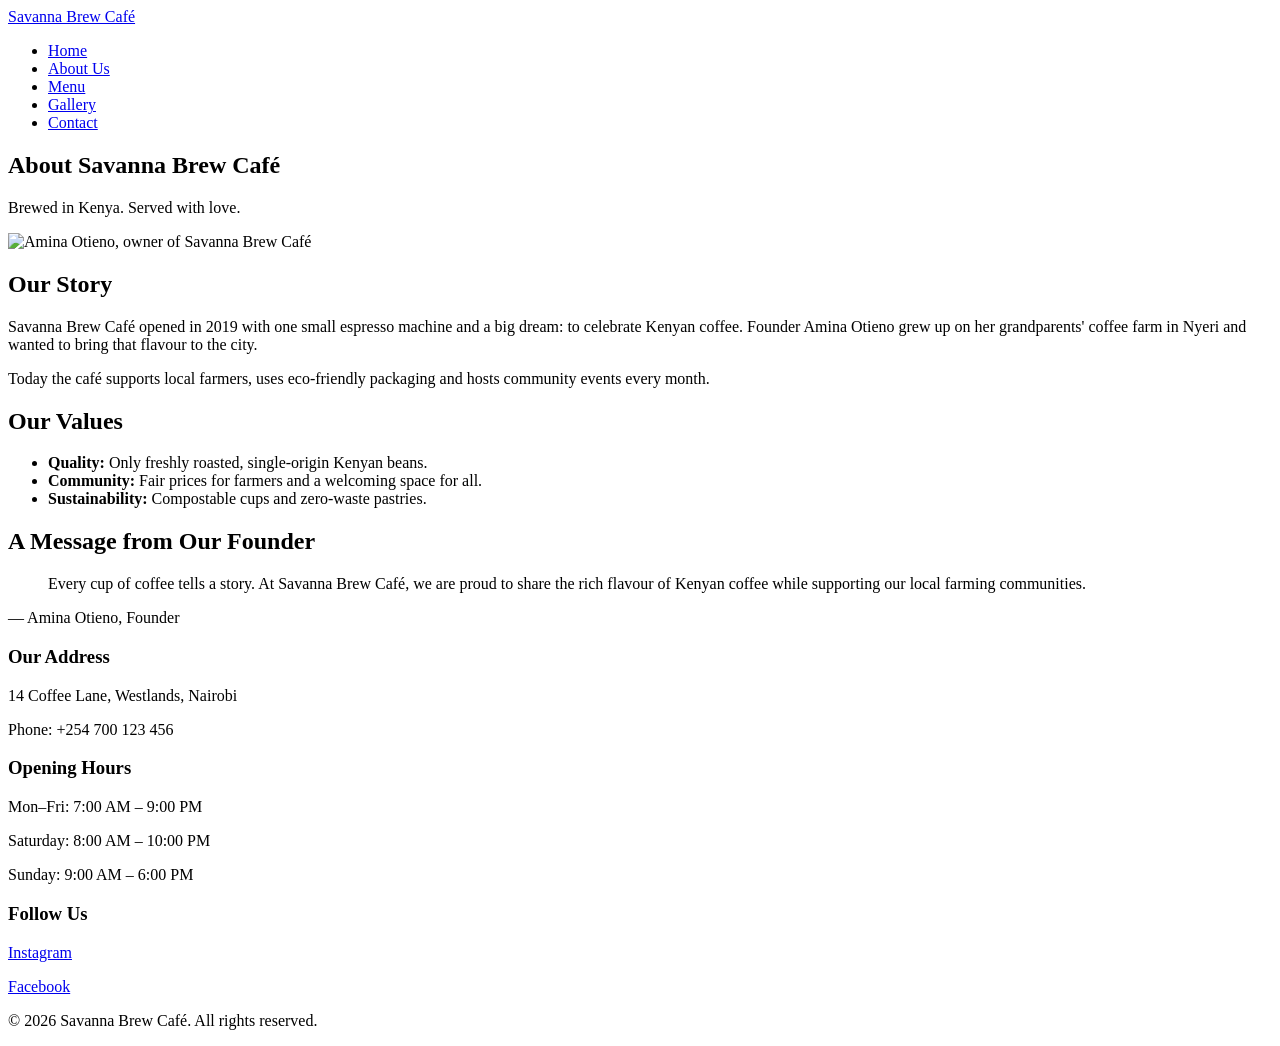
==== about.html @ 4697d529 "Add About Us page for Savanna Brew Café This file contains the complete HTML structure for the 'Abou" ====
<!DOCTYPE html>
<html lang="en">
<head>
    <meta charset="UTF-8">
    <meta name="viewport" content="width=device-width, initial-scale=1.0">
    <title>About Us | Savanna Brew Café</title>
    <link rel="stylesheet" href="css/style.css">
</head>
<body>

    <!-- Header and Navigation -->
    <header>
        <nav class="navbar">
            <a href="index.html" class="logo">Savanna Brew Café</a>

            <ul class="nav-links">
                <li><a href="index.html">Home</a></li>
                <li><a href="about.html" class="active">About Us</a></li>
                <li><a href="menu.html">Menu</a></li>
                <li><a href="gallery.html">Gallery</a></li>
                <li><a href="contact.html">Contact</a></li>
            </ul>
        </nav>
    </header>

    <!-- Main Content -->
    <main>

        <section class="page-heading">
            <h1>About Savanna Brew Café</h1>
            <p>Brewed in Kenya. Served with love.</p>
        </section>

        <!-- Our Story -->
        <section class="about-story">

            <div class="about-image">
                <img src="about-owner.jpg"
                     alt="Amina Otieno, owner of Savanna Brew Café">
            </div>

            <div class="about-text">
                <h2>Our Story</h2>

                <p>
                    Savanna Brew Café opened in 2019 with one small espresso
                    machine and a big dream: to celebrate Kenyan coffee.
                    Founder Amina Otieno grew up on her grandparents' coffee
                    farm in Nyeri and wanted to bring that flavour to the city.
                </p>

                <p>
                    Today the café supports local farmers, uses eco-friendly
                    packaging and hosts community events every month.
                </p>
            </div>

        </section>

        <!-- Our Values -->
        <section class="our-values">
            <h2>Our Values</h2>

            <ul>
                <li>
                    <strong>Quality:</strong>
                    Only freshly roasted, single-origin Kenyan beans.
                </li>

                <li>
                    <strong>Community:</strong>
                    Fair prices for farmers and a welcoming space for all.
                </li>

                <li>
                    <strong>Sustainability:</strong>
                    Compostable cups and zero-waste pastries.
                </li>
            </ul>
        </section>

        <!-- Owner's Quote -->
        <section class="owner-quote">
            <h2>A Message from Our Founder</h2>

            <blockquote>
                Every cup of coffee tells a story. At Savanna Brew Café,
                we are proud to share the rich flavour of Kenyan coffee
                while supporting our local farming communities.
            </blockquote>

            <p>— Amina Otieno, Founder</p>
        </section>

    </main>

    <!-- Footer -->
    <footer>
        <div class="footer-container">

            <div>
                <h3>Our Address</h3>
                <p>14 Coffee Lane, Westlands, Nairobi</p>
                <p>Phone: +254 700 123 456</p>
            </div>

            <div>
                <h3>Opening Hours</h3>
                <p>Mon–Fri: 7:00 AM – 9:00 PM</p>
                <p>Saturday: 8:00 AM – 10:00 PM</p>
                <p>Sunday: 9:00 AM – 6:00 PM</p>
            </div>

            <div>
                <h3>Follow Us</h3>
                <p>
                    <a href="https://www.instagram.com/"
                       target="_blank" rel="noopener noreferrer">
                        Instagram
                    </a>
                </p>
                <p>
                    <a href="https://www.facebook.com/"
                       target="_blank" rel="noopener noreferrer">
                        Facebook
                    </a>
                </p>
            </div>

        </div>

        <p class="copyright">
            &copy; 2026 Savanna Brew Café. All rights reserved.
        </p>
    </footer>

</body>
</html>
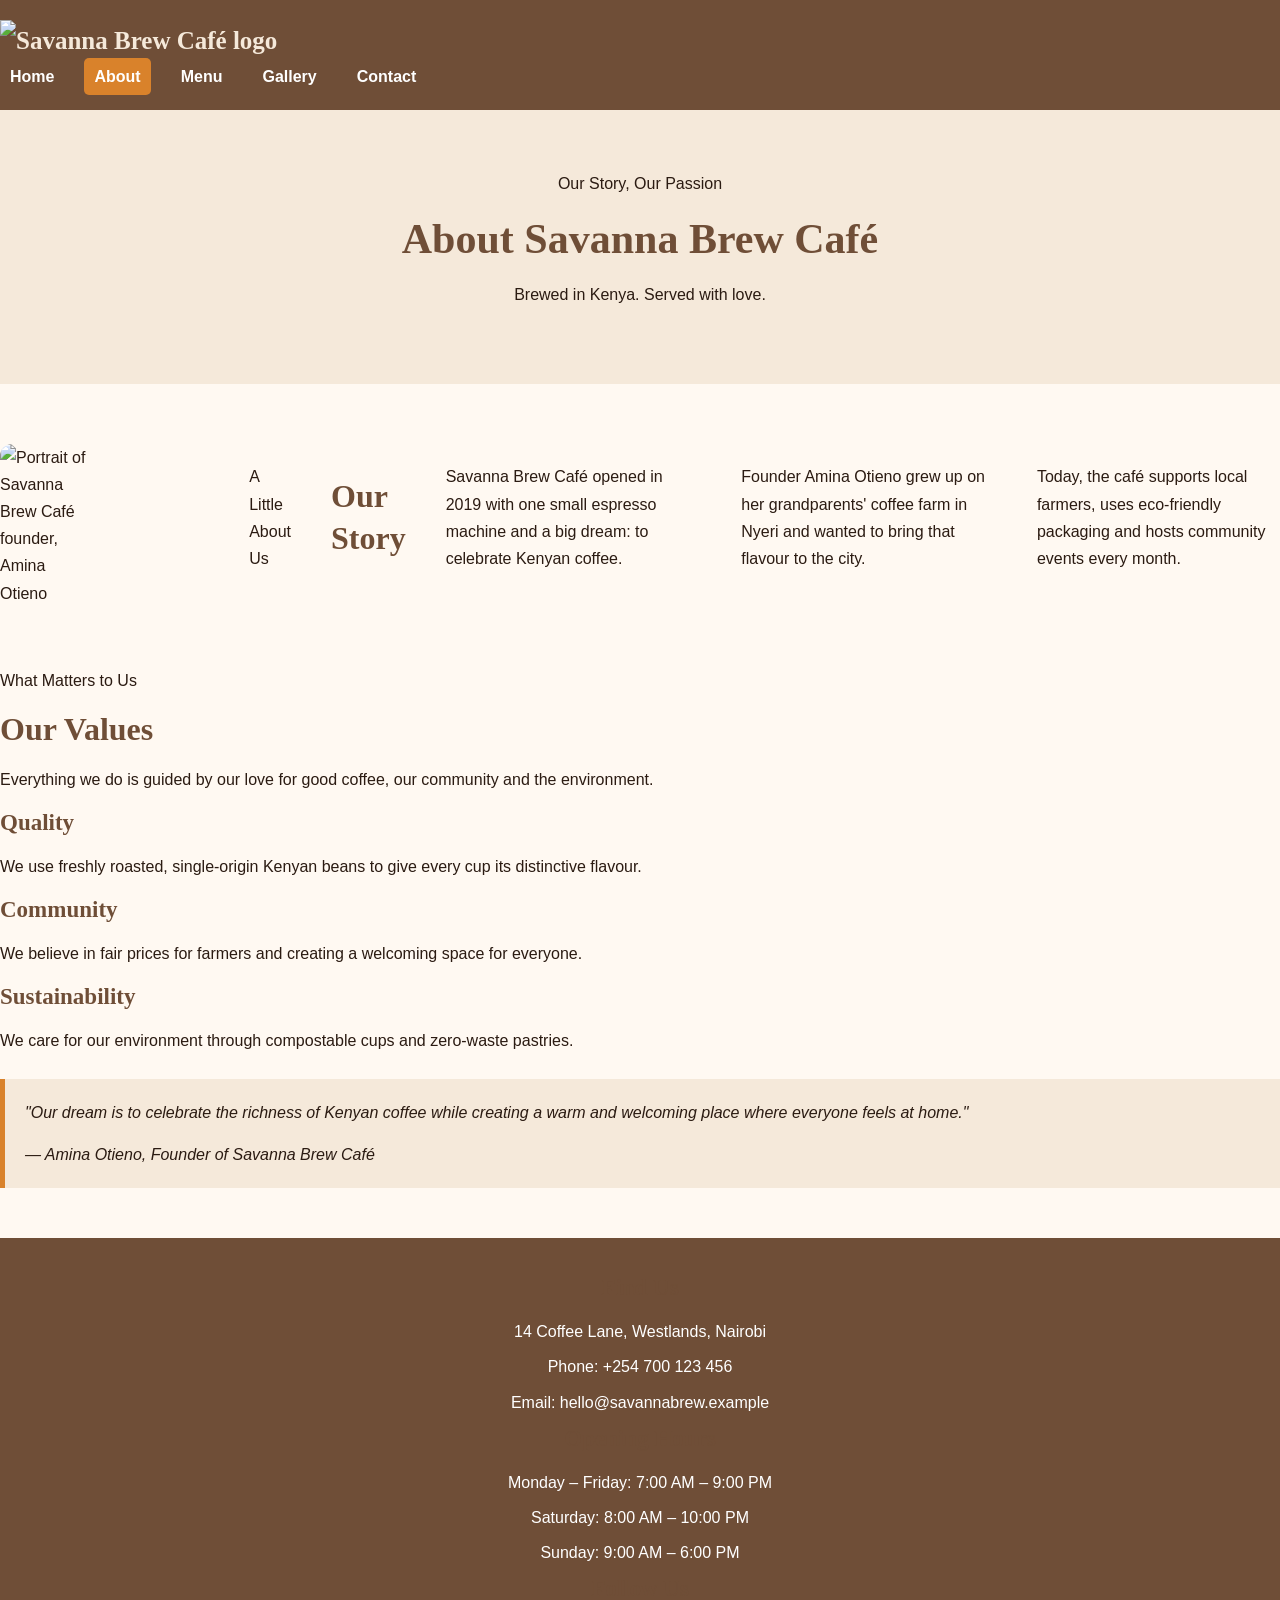
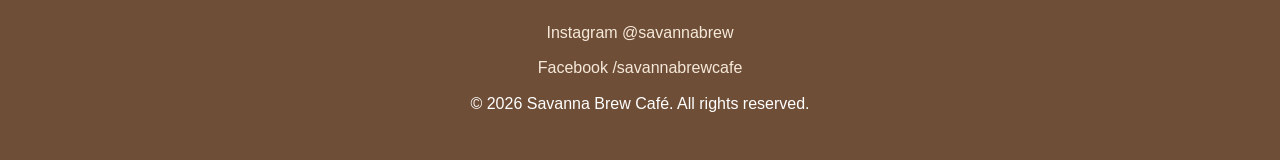
==== commit 70b46548: "Revise About Us page layout and content Updated the About Us page with new content and improved stru" ====
--- a/about.html
+++ b/about.html
@@ -3,135 +3,192 @@
 <head>
     <meta charset="UTF-8">
     <meta name="viewport" content="width=device-width, initial-scale=1.0">
+    <meta name="description" content="Discover the story, founder and values of Savanna Brew Café in Westlands, Nairobi.">
     <title>About Us | Savanna Brew Café</title>
+
     <link rel="stylesheet" href="css/style.css">
 </head>
+
 <body>
 
     <!-- Header and Navigation -->
-    <header>
-        <nav class="navbar">
-            <a href="index.html" class="logo">Savanna Brew Café</a>
+    <header class="site-header">
+        <div class="header-container">
 
-            <ul class="nav-links">
-                <li><a href="index.html">Home</a></li>
-                <li><a href="about.html" class="active">About Us</a></li>
-                <li><a href="menu.html">Menu</a></li>
-                <li><a href="gallery.html">Gallery</a></li>
-                <li><a href="contact.html">Contact</a></li>
-            </ul>
-        </nav>
+            <a href="index.html" class="logo">
+                <img src="images/savanna-brew-logo.png"
+                     alt="Savanna Brew Café logo">
+            </a>
+
+            <nav class="main-nav" aria-label="Main navigation">
+                <ul>
+                    <li><a href="index.html">Home</a></li>
+                    <li><a href="about.html" class="active">About</a></li>
+                    <li><a href="menu.html">Menu</a></li>
+                    <li><a href="gallery.html">Gallery</a></li>
+                    <li><a href="contact.html">Contact</a></li>
+                </ul>
+            </nav>
+
+        </div>
     </header>
 
-    <!-- Main Content -->
     <main>
 
-        <section class="page-heading">
-            <h1>About Savanna Brew Café</h1>
-            <p>Brewed in Kenya. Served with love.</p>
+        <!-- About Page Banner -->
+        <section class="page-banner about-banner">
+            <div class="banner-content">
+                <p class="section-subtitle">Our Story, Our Passion</p>
+                <h1>About Savanna Brew Café</h1>
+                <p>Brewed in Kenya. Served with love.</p>
+            </div>
         </section>
 
         <!-- Our Story -->
-        <section class="about-story">
+        <section class="about-section">
 
-            <div class="about-image">
-                <img src="about-owner.jpg"
-                     alt="Amina Otieno, owner of Savanna Brew Café">
-            </div>
+            <div class="about-container">
 
-            <div class="about-text">
-                <h2>Our Story</h2>
+                <div class="about-image">
+                    <img src="images/founders-portrait.jpg"
+                         alt="Portrait of Savanna Brew Café founder, Amina Otieno">
+                </div>
 
-                <p>
-                    Savanna Brew Café opened in 2019 with one small espresso
-                    machine and a big dream: to celebrate Kenyan coffee.
-                    Founder Amina Otieno grew up on her grandparents' coffee
-                    farm in Nyeri and wanted to bring that flavour to the city.
-                </p>
+                <div class="about-content">
+                    <p class="section-subtitle">A Little About Us</p>
 
-                <p>
-                    Today the café supports local farmers, uses eco-friendly
-                    packaging and hosts community events every month.
-                </p>
+                    <h2>Our Story</h2>
+
+                    <p>
+                        Savanna Brew Café opened in 2019 with one small
+                        espresso machine and a big dream: to celebrate
+                        Kenyan coffee.
+                    </p>
+
+                    <p>
+                        Founder Amina Otieno grew up on her grandparents'
+                        coffee farm in Nyeri and wanted to bring that
+                        flavour to the city.
+                    </p>
+
+                    <p>
+                        Today, the café supports local farmers, uses
+                        eco-friendly packaging and hosts community
+                        events every month.
+                    </p>
+
+                </div>
+
             </div>
 
         </section>
 
         <!-- Our Values -->
-        <section class="our-values">
-            <h2>Our Values</h2>
+        <section class="values-section">
 
-            <ul>
-                <li>
-                    <strong>Quality:</strong>
-                    Only freshly roasted, single-origin Kenyan beans.
-                </li>
+            <div class="section-heading">
+                <p class="section-subtitle">What Matters to Us</p>
+                <h2>Our Values</h2>
+                <p>
+                    Everything we do is guided by our love for good coffee,
+                    our community and the environment.
+                </p>
+            </div>
 
-                <li>
-                    <strong>Community:</strong>
-                    Fair prices for farmers and a welcoming space for all.
-                </li>
+            <div class="values-grid">
 
-                <li>
-                    <strong>Sustainability:</strong>
-                    Compostable cups and zero-waste pastries.
-                </li>
-            </ul>
+                <article class="value-card">
+                    <h3>Quality</h3>
+                    <p>
+                        We use freshly roasted, single-origin Kenyan beans
+                        to give every cup its distinctive flavour.
+                    </p>
+                </article>
+
+                <article class="value-card">
+                    <h3>Community</h3>
+                    <p>
+                        We believe in fair prices for farmers and creating
+                        a welcoming space for everyone.
+                    </p>
+                </article>
+
+                <article class="value-card">
+                    <h3>Sustainability</h3>
+                    <p>
+                        We care for our environment through compostable
+                        cups and zero-waste pastries.
+                    </p>
+                </article>
+
+            </div>
+
         </section>
 
-        <!-- Owner's Quote -->
+        <!-- Founder Quote -->
         <section class="owner-quote">
-            <h2>A Message from Our Founder</h2>
 
             <blockquote>
-                Every cup of coffee tells a story. At Savanna Brew Café,
-                we are proud to share the rich flavour of Kenyan coffee
-                while supporting our local farming communities.
+                <p>
+                    "Our dream is to celebrate the richness of Kenyan
+                    coffee while creating a warm and welcoming place
+                    where everyone feels at home."
+                </p>
+
+                <footer>
+                    — Amina Otieno, Founder of Savanna Brew Café
+                </footer>
             </blockquote>
 
-            <p>— Amina Otieno, Founder</p>
         </section>
 
     </main>
 
     <!-- Footer -->
-    <footer>
+    <footer class="site-footer">
+
         <div class="footer-container">
 
-            <div>
-                <h3>Our Address</h3>
+            <section class="footer-column">
+                <h3>Find Us</h3>
                 <p>14 Coffee Lane, Westlands, Nairobi</p>
                 <p>Phone: +254 700 123 456</p>
-            </div>
+                <p>Email: hello@savannabrew.example</p>
+            </section>
 
-            <div>
+            <section class="footer-column">
                 <h3>Opening Hours</h3>
-                <p>Mon–Fri: 7:00 AM – 9:00 PM</p>
+                <p>Monday – Friday: 7:00 AM – 9:00 PM</p>
                 <p>Saturday: 8:00 AM – 10:00 PM</p>
                 <p>Sunday: 9:00 AM – 6:00 PM</p>
-            </div>
+            </section>
 
-            <div>
+            <section class="footer-column">
                 <h3>Follow Us</h3>
+
                 <p>
-                    <a href="https://www.instagram.com/"
+                    <a href="https://www.instagram.com/savannabrew/"
                        target="_blank" rel="noopener noreferrer">
-                        Instagram
+                        Instagram @savannabrew
                     </a>
                 </p>
+
                 <p>
-                    <a href="https://www.facebook.com/"
+                    <a href="https://www.facebook.com/savannabrewcafe/"
                        target="_blank" rel="noopener noreferrer">
-                        Facebook
+                        Facebook /savannabrewcafe
                     </a>
                 </p>
-            </div>
+            </section>
 
         </div>
 
-        <p class="copyright">
-            &copy; 2026 Savanna Brew Café. All rights reserved.
-        </p>
+        <div class="footer-bottom">
+            <p>
+                &copy; 2026 Savanna Brew Café. All rights reserved.
+            </p>
+        </div>
+
     </footer>
 
 </body>
--- a/css/style.css
+++ b/css/style.css
@@ -0,0 +1,478 @@
+:root {
+    --coffee-brown: #6F4E37;
+    --cream: #F5E9DA;
+    --savanna-orange: #D9822B;
+    --dark-text: #2B1B12;
+    --white: #FFFFFF;
+    --light-brown: #E8D5C0;
+}
+
+* {
+    margin: 0;
+    padding: 0;
+    box-sizing: border-box;
+}
+
+html {
+    scroll-behavior: smooth;
+}
+
+body {
+    font-family: Arial, sans-serif;
+    font-size: 16px;
+    line-height: 1.7;
+    color: var(--dark-text);
+    background: #FFF9F2;
+}
+
+h1, h2, h3 {
+    font-family: Georgia, serif;
+    color: var(--coffee-brown);
+    line-height: 1.3;
+    margin-bottom: 15px;
+}
+
+h1 { font-size: 42px; }
+h2 { font-size: 32px; }
+h3 { font-size: 23px; }
+
+p { margin-bottom: 15px; }
+
+a {
+    color: var(--coffee-brown);
+    text-decoration: none;
+}
+
+a:hover { color: var(--savanna-orange); }
+
+img {
+    max-width: 100%;
+    display: block;
+}
+
+.container {
+    width: 90%;
+    max-width: 1200px;
+    margin: auto;
+}
+
+/* HEADER AND NAVIGATION */
+
+.site-header {
+    background: var(--coffee-brown);
+    padding: 20px 0;
+}
+
+.site-header .container {
+    display: flex;
+    justify-content: space-between;
+    align-items: center;
+    gap: 20px;
+}
+
+.logo {
+    color: var(--cream);
+    font-family: Georgia, serif;
+    font-size: 25px;
+    font-weight: bold;
+}
+
+.main-nav ul {
+    list-style: none;
+    display: flex;
+    gap: 20px;
+}
+
+.main-nav a {
+    color: var(--white);
+    padding: 10px;
+    font-weight: bold;
+}
+
+.main-nav a:hover,
+.main-nav a.active {
+    background: var(--savanna-orange);
+    border-radius: 5px;
+    color: var(--white);
+}
+
+/* BUTTONS */
+
+.btn, button {
+    display: inline-block;
+    background: var(--savanna-orange);
+    color: var(--white);
+    padding: 13px 25px;
+    border: none;
+    border-radius: 5px;
+    cursor: pointer;
+    font-size: 16px;
+    transition: 0.3s;
+}
+
+.btn:hover, button:hover {
+    background: var(--coffee-brown);
+    color: var(--white);
+}
+
+/* HOMEPAGE HERO */
+
+.hero {
+    min-height: 520px;
+    background-image:
+        linear-gradient(rgba(43,27,18,0.6), rgba(43,27,18,0.6)),
+        url("../images/hero.jpg");
+    background-size: cover;
+    background-position: center;
+    display: flex;
+    align-items: center;
+    justify-content: center;
+    text-align: center;
+    padding: 50px 20px;
+    color: var(--white);
+}
+
+.hero h1, .hero h2 {
+    color: var(--white);
+    font-size: 48px;
+}
+
+.hero p {
+    max-width: 750px;
+    margin: 20px auto;
+    font-size: 19px;
+}
+
+/* PAGE BANNER */
+
+.page-banner {
+    background: var(--cream);
+    padding: 60px 20px;
+    text-align: center;
+}
+
+/* HOMEPAGE CARDS */
+
+.featured-section,
+.favourites-section {
+    padding: 60px 0;
+    text-align: center;
+}
+
+.featured-grid,
+.featured-cards,
+.favourites-grid,
+.product-grid {
+    display: flex;
+    gap: 25px;
+    justify-content: center;
+    align-items: stretch;
+    margin-top: 30px;
+}
+
+.featured-card,
+.favourite-card,
+.product-card {
+    flex: 1;
+    background: var(--white);
+    border-radius: 10px;
+    overflow: hidden;
+    box-shadow: 0 4px 15px rgba(0,0,0,0.1);
+    transition: 0.3s;
+}
+
+.featured-card:hover,
+.favourite-card:hover,
+.product-card:hover {
+    transform: translateY(-7px);
+}
+
+.featured-card img,
+.favourite-card img,
+.product-card img {
+    width: 100%;
+    height: 220px;
+    object-fit: cover;
+}
+
+.featured-card h3,
+.favourite-card h3,
+.product-card h3 {
+    padding: 15px;
+}
+
+/* ABOUT PAGE */
+
+.about-section {
+    padding: 60px 0;
+}
+
+.about-content,
+.about-container,
+.about-wrapper {
+    display: flex;
+    align-items: center;
+    gap: 40px;
+}
+
+.about-image,
+.about-content img,
+.about-container img {
+    width: 45%;
+    max-height: 450px;
+    object-fit: cover;
+    border-radius: 12px;
+}
+
+.about-text { flex: 1; }
+
+.about-text ul {
+    padding-left: 25px;
+}
+
+blockquote {
+    background: var(--cream);
+    border-left: 5px solid var(--savanna-orange);
+    padding: 20px;
+    margin: 25px 0;
+    font-style: italic;
+}
+
+/* MENU TABLES */
+
+.menu-section {
+    padding: 50px 0;
+}
+
+.menu-section h2 {
+    margin-top: 30px;
+}
+
+.table-wrapper,
+.table-container {
+    width: 100%;
+    overflow-x: auto;
+    margin-bottom: 30px;
+}
+
+table {
+    width: 100%;
+    border-collapse: collapse;
+    background: var(--white);
+    border: 1px solid var(--light-brown);
+    margin-bottom: 25px;
+}
+
+thead {
+    background: var(--coffee-brown);
+    color: var(--white);
+}
+
+th, td {
+    padding: 14px 16px;
+    text-align: left;
+    border: 1px solid var(--light-brown);
+}
+
+tbody tr:nth-child(even) {
+    background: var(--cream);
+}
+
+tbody tr:hover {
+    background: #F2D9BD;
+}
+
+td:last-child,
+th:last-child {
+    text-align: right;
+}
+
+/* GALLERY */
+
+.gallery-section {
+    padding: 55px 0;
+}
+
+.gallery-section h2 {
+    text-align: center;
+    margin-bottom: 30px;
+}
+
+.gallery-grid {
+    display: grid;
+    grid-template-columns: repeat(4, 1fr);
+    gap: 22px;
+}
+
+.gallery-item {
+    background: var(--white);
+    border-radius: 10px;
+    overflow: hidden;
+    box-shadow: 0 4px 12px rgba(0,0,0,0.1);
+}
+
+.gallery-item img {
+    width: 100%;
+    height: 240px;
+    object-fit: cover;
+    transition: transform 0.3s;
+}
+
+.gallery-item:hover img {
+    transform: scale(1.05);
+}
+
+.gallery-item figcaption {
+    text-align: center;
+    padding: 12px;
+    font-weight: bold;
+    color: var(--coffee-brown);
+}
+
+/* CONTACT PAGE */
+
+.contact-section {
+    padding: 60px 0;
+}
+
+.contact-container,
+.contact-content {
+    display: flex;
+    align-items: flex-start;
+    gap: 40px;
+}
+
+.contact-details,
+.contact-info {
+    flex: 1;
+    background: var(--cream);
+    padding: 30px;
+    border-radius: 10px;
+}
+
+.contact-form {
+    flex: 1.3;
+    background: var(--white);
+    padding: 30px;
+    border-radius: 10px;
+    box-shadow: 0 4px 15px rgba(0,0,0,0.08);
+}
+
+form label {
+    display: block;
+    font-weight: bold;
+    margin-bottom: 6px;
+}
+
+form input,
+form select,
+form textarea {
+    width: 100%;
+    padding: 12px;
+    margin-bottom: 18px;
+    border: 1px solid #B9A28C;
+    border-radius: 5px;
+    font-size: 16px;
+}
+
+form fieldset {
+    border: 1px solid var(--light-brown);
+    padding: 15px;
+    margin-bottom: 20px;
+}
+
+/* FOOTER */
+
+.site-footer {
+    background: var(--coffee-brown);
+    color: var(--white);
+    text-align: center;
+    padding: 35px 15px;
+    margin-top: 50px;
+}
+
+.site-footer p {
+    margin-bottom: 8px;
+}
+
+.site-footer a {
+    color: var(--cream);
+    margin: 0 10px;
+}
+
+.site-footer a:hover {
+    color: var(--savanna-orange);
+}
+
+/* TABLET */
+
+@media (max-width: 768px) {
+    .site-header .container {
+        flex-direction: column;
+    }
+
+    .main-nav ul {
+        flex-wrap: wrap;
+        justify-content: center;
+        gap: 10px;
+    }
+
+    .featured-grid,
+    .featured-cards,
+    .favourites-grid,
+    .product-grid {
+        flex-wrap: wrap;
+    }
+
+    .featured-card,
+    .favourite-card,
+    .product-card {
+        flex: 1 1 45%;
+    }
+
+    .about-content,
+    .about-container,
+    .about-wrapper,
+    .contact-container,
+    .contact-content {
+        flex-direction: column;
+    }
+
+    .about-image,
+    .about-content img,
+    .about-container img {
+        width: 100%;
+    }
+
+    .gallery-grid {
+        grid-template-columns: repeat(2, 1fr);
+    }
+}
+
+/* MOBILE */
+
+@media (max-width: 480px) {
+    h1 { font-size: 32px; }
+    h2 { font-size: 26px; }
+
+    .container { width: 94%; }
+
+    .featured-card,
+    .favourite-card,
+    .product-card {
+        flex: 1 1 100%;
+    }
+
+    .gallery-grid {
+        grid-template-columns: 1fr;
+    }
+
+    .hero h1,
+    .hero h2 {
+        font-size: 30px;
+    }
+
+    .gallery-item img {
+        height: 230px;
+    }
+}
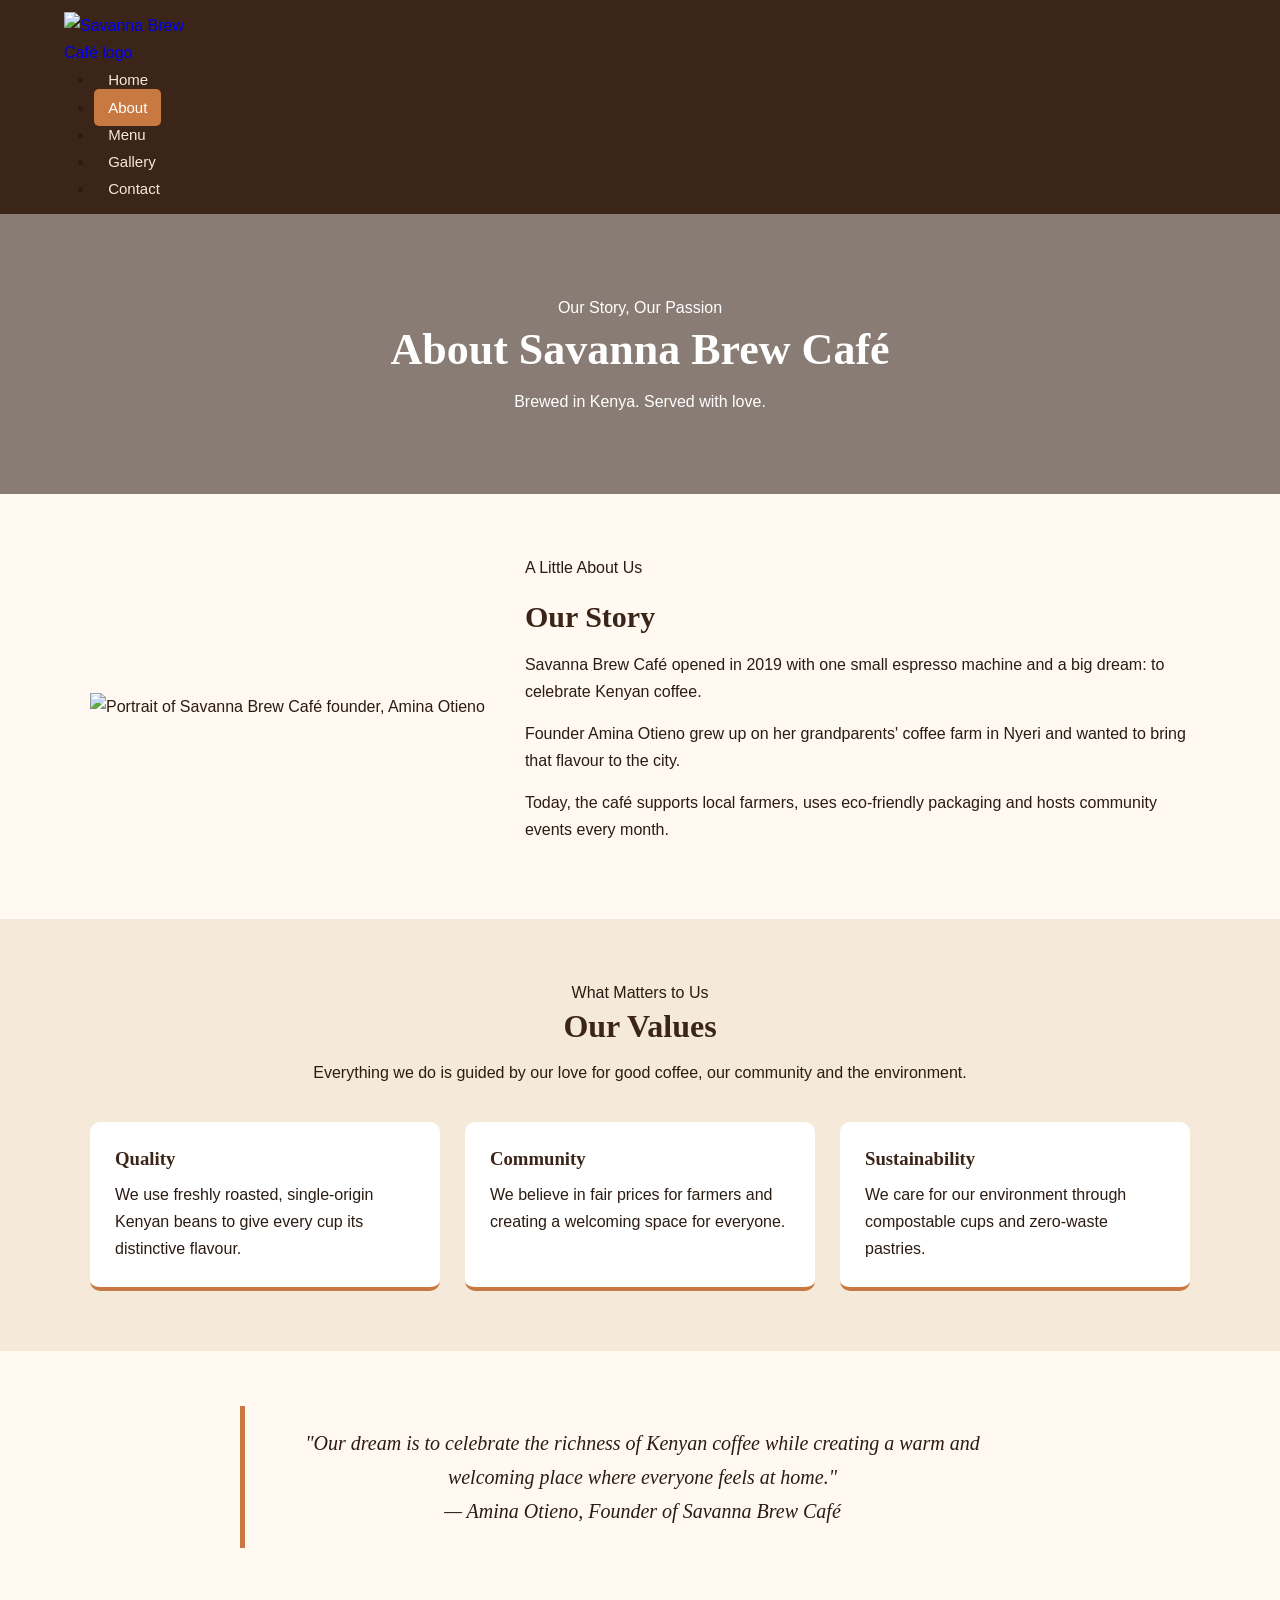
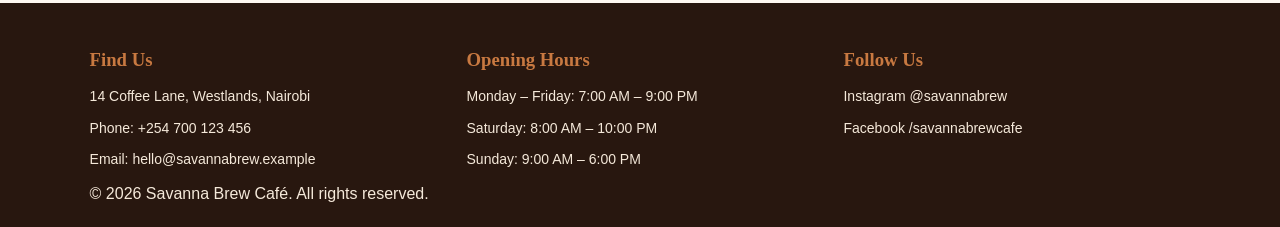
==== commit 6afd6e4e: "Update image paths in about.html" ====
--- a/about.html
+++ b/about.html
@@ -16,7 +16,7 @@
         <div class="header-container">
 
             <a href="index.html" class="logo">
-                <img src="images/savanna-brew-logo.png"
+                <img src="savanna-brew-logo.png"
                      alt="Savanna Brew Café logo">
             </a>
 
@@ -50,7 +50,7 @@
             <div class="about-container">
 
                 <div class="about-image">
-                    <img src="images/founders-portrait.jpg"
+                    <img src="founders-portrait.jpg"
                          alt="Portrait of Savanna Brew Café founder, Amina Otieno">
                 </div>
 
--- a/css/style.css
+++ b/css/style.css
@@ -1,10 +1,13 @@
+/* SAVANNA BREW CAFE - MAIN STYLESHEET */
+
 :root {
-    --coffee-brown: #6F4E37;
+    --brown: #3B2418;
+    --dark-brown: #28170F;
     --cream: #F5E9DA;
-    --savanna-orange: #D9822B;
-    --dark-text: #2B1B12;
+    --light-cream: #FFF9F1;
+    --orange: #C87941;
     --white: #FFFFFF;
-    --light-brown: #E8D5C0;
+    --text: #2B1B12;
 }
 
 * {
@@ -19,460 +22,618 @@
 
 body {
     font-family: Arial, sans-serif;
-    font-size: 16px;
+    background: var(--light-cream);
+    color: var(--text);
     line-height: 1.7;
-    color: var(--dark-text);
-    background: #FFF9F2;
 }
 
 h1, h2, h3 {
     font-family: Georgia, serif;
-    color: var(--coffee-brown);
+    color: var(--brown);
     line-height: 1.3;
-    margin-bottom: 15px;
-}
-
-h1 { font-size: 42px; }
-h2 { font-size: 32px; }
-h3 { font-size: 23px; }
-
-p { margin-bottom: 15px; }
-
-a {
-    color: var(--coffee-brown);
-    text-decoration: none;
-}
-
-a:hover { color: var(--savanna-orange); }
+}
 
 img {
     max-width: 100%;
     display: block;
 }
 
-.container {
-    width: 90%;
-    max-width: 1200px;
-    margin: auto;
+a {
+    text-decoration: none;
 }
 
 /* HEADER AND NAVIGATION */
 
 .site-header {
-    background: var(--coffee-brown);
-    padding: 20px 0;
-}
-
-.site-header .container {
+    background: var(--brown);
+    padding: 12px 5%;
     display: flex;
     justify-content: space-between;
     align-items: center;
-    gap: 20px;
-}
-
-.logo {
-    color: var(--cream);
-    font-family: Georgia, serif;
-    font-size: 25px;
-    font-weight: bold;
-}
-
-.main-nav ul {
-    list-style: none;
-    display: flex;
-    gap: 20px;
-}
-
-.main-nav a {
-    color: var(--white);
-    padding: 10px;
-    font-weight: bold;
-}
-
-.main-nav a:hover,
-.main-nav a.active {
-    background: var(--savanna-orange);
-    border-radius: 5px;
-    color: var(--white);
-}
-
-/* BUTTONS */
-
-.btn, button {
-    display: inline-block;
-    background: var(--savanna-orange);
-    color: var(--white);
-    padding: 13px 25px;
-    border: none;
-    border-radius: 5px;
-    cursor: pointer;
-    font-size: 16px;
-    transition: 0.3s;
-}
-
-.btn:hover, button:hover {
-    background: var(--coffee-brown);
-    color: var(--white);
-}
-
-/* HOMEPAGE HERO */
-
-.hero {
-    min-height: 520px;
-    background-image:
-        linear-gradient(rgba(43,27,18,0.6), rgba(43,27,18,0.6)),
-        url("../images/hero.jpg");
-    background-size: cover;
-    background-position: center;
-    display: flex;
+    gap: 15px;
+    flex-wrap: wrap;
+    position: sticky;
+    top: 0;
+    z-index: 1000;
+}
+
+.logo img {
+    width: 140px;
+    height: auto;
+}
+
+.main-nav {
+    display: flex;
+    flex-direction: row;
     align-items: center;
     justify-content: center;
+    gap: 8px;
+    flex-wrap: wrap;
+}
+
+.main-nav a {
+    color: var(--cream);
+    padding: 10px 14px;
+    border-radius: 5px;
+    font-size: 15px;
+    transition: 0.3s;
+}
+
+.main-nav a:hover,
+.main-nav a:focus,
+.main-nav a.active {
+    background: var(--orange);
+    color: var(--white);
+}
+
+/* BUTTONS */
+
+.btn {
+    display: inline-block;
+    background: var(--orange);
+    color: var(--white);
+    padding: 12px 25px;
+    margin-top: 15px;
+    border-radius: 5px;
+    font-weight: bold;
+    transition: 0.3s;
+}
+
+.btn:hover,
+.btn:focus {
+    background: var(--dark-brown);
+}
+
+/* HOME PAGE */
+
+.hero {
+    min-height: 550px;
+    background:
+        linear-gradient(rgba(40, 23, 15, 0.55),
+        rgba(40, 23, 15, 0.65)),
+        url("../images/hero.jpeg") center/cover no-repeat;
+    display: flex;
+    justify-content: center;
+    align-items: center;
     text-align: center;
-    padding: 50px 20px;
-    color: var(--white);
-}
-
-.hero h1, .hero h2 {
+    padding: 50px 8%;
+}
+
+.hero-content {
+    max-width: 800px;
+}
+
+.hero h1 {
     color: var(--white);
     font-size: 48px;
+    margin-bottom: 15px;
 }
 
 .hero p {
+    color: var(--white);
+    margin-bottom: 15px;
+}
+
+.hero .tagline {
+    color: var(--cream);
+    font-weight: bold;
+    letter-spacing: 2px;
+}
+
+.featured-section,
+.gallery-section,
+.menu-section,
+.about-section,
+.contact-section {
+    padding: 60px 7%;
+}
+
+.section-heading {
+    text-align: center;
     max-width: 750px;
-    margin: 20px auto;
-    font-size: 19px;
-}
-
-/* PAGE BANNER */
-
-.page-banner {
-    background: var(--cream);
-    padding: 60px 20px;
-    text-align: center;
-}
-
-/* HOMEPAGE CARDS */
-
-.featured-section,
-.favourites-section {
-    padding: 60px 0;
-    text-align: center;
-}
-
-.featured-grid,
-.featured-cards,
-.favourites-grid,
-.product-grid {
-    display: flex;
+    margin: 0 auto 35px;
+}
+
+.section-heading h2 {
+    font-size: 32px;
+    margin-bottom: 12px;
+}
+
+.featured-grid {
+    display: flex;
+    justify-content: center;
     gap: 25px;
-    justify-content: center;
-    align-items: stretch;
-    margin-top: 30px;
-}
-
-.featured-card,
-.favourite-card,
-.product-card {
-    flex: 1;
+    flex-wrap: wrap;
+}
+
+.featured-card {
+    flex: 1 1 250px;
+    max-width: 350px;
     background: var(--white);
     border-radius: 10px;
     overflow: hidden;
-    box-shadow: 0 4px 15px rgba(0,0,0,0.1);
+    box-shadow: 0 4px 15px #00000018;
     transition: 0.3s;
 }
 
-.featured-card:hover,
-.favourite-card:hover,
-.product-card:hover {
-    transform: translateY(-7px);
-}
-
-.featured-card img,
-.favourite-card img,
-.product-card img {
+.featured-card:hover {
+    transform: translateY(-6px);
+}
+
+.featured-card img {
     width: 100%;
     height: 220px;
     object-fit: cover;
 }
 
 .featured-card h3,
-.favourite-card h3,
-.product-card h3 {
-    padding: 15px;
+.featured-card p {
+    padding: 12px 18px 0;
+}
+
+.featured-card p {
+    padding-bottom: 20px;
+}
+
+.home-cta {
+    background: var(--cream);
+    padding: 55px 20px;
+    text-align: center;
+}
+
+.home-cta h2 {
+    margin-bottom: 12px;
+}
+
+/* PAGE BANNERS */
+
+.page-banner {
+    min-height: 280px;
+    display: flex;
+    justify-content: center;
+    align-items: center;
+    text-align: center;
+    padding: 40px 20px;
+    background-position: center;
+    background-size: cover;
+    background-repeat: no-repeat;
+    position: relative;
+}
+
+.page-banner::before {
+    content: "";
+    position: absolute;
+    inset: 0;
+    background: rgba(40, 23, 15, 0.55);
+}
+
+.banner-content {
+    position: relative;
+    z-index: 1;
+}
+
+.banner-content h1 {
+    color: var(--white);
+    font-size: 44px;
+    margin-bottom: 10px;
+}
+
+.banner-content p {
+    color: var(--white);
+}
+
+.about-banner {
+    background-image: url("../images/about-coffee-banner.jpg");
+}
+
+.contact-banner {
+    background-image: url("../images/contact-coffee-banner.jpg");
+}
+
+.gallery-banner {
+    background-image: url("../images/gallery-coffee-banner.jpg");
+}
+
+.menu-banner {
+    background-image: url("../images/menu-coffee-banner.jpg");
 }
 
 /* ABOUT PAGE */
 
-.about-section {
-    padding: 60px 0;
-}
-
-.about-content,
-.about-container,
-.about-wrapper {
+.about-container {
     display: flex;
     align-items: center;
     gap: 40px;
-}
-
-.about-image,
-.about-content img,
-.about-container img {
+    max-width: 1100px;
+    margin: auto;
+}
+
+.about-container > img {
     width: 45%;
-    max-height: 450px;
+    border-radius: 12px;
     object-fit: cover;
-    border-radius: 12px;
-}
-
-.about-text { flex: 1; }
-
-.about-text ul {
-    padding-left: 25px;
-}
-
-blockquote {
+}
+
+.about-content {
+    flex: 1;
+}
+
+.about-content h2 {
+    font-size: 30px;
+    margin-bottom: 15px;
+}
+
+.about-content p {
+    margin-bottom: 15px;
+}
+
+.values-section {
     background: var(--cream);
-    border-left: 5px solid var(--savanna-orange);
+    padding: 60px 7%;
+}
+
+.values-grid {
+    display: flex;
+    justify-content: center;
+    gap: 25px;
+    flex-wrap: wrap;
+}
+
+.value-card {
+    flex: 1 1 230px;
+    max-width: 350px;
+    padding: 25px;
+    background: var(--white);
+    border-radius: 10px;
+    border-bottom: 4px solid var(--orange);
+}
+
+.value-card h3 {
+    margin-bottom: 10px;
+}
+
+.owner-quote {
+    padding: 55px 8%;
+    text-align: center;
+}
+
+.owner-quote blockquote {
+    max-width: 800px;
+    margin: auto;
     padding: 20px;
-    margin: 25px 0;
+    border-left: 5px solid var(--orange);
+    font-family: Georgia, serif;
+    font-size: 20px;
     font-style: italic;
 }
 
+/* GALLERY PAGE */
+
+.gallery-grid {
+    display: grid;
+    grid-template-columns: repeat(4, 1fr);
+    gap: 20px;
+}
+
+.gallery-item {
+    background: var(--white);
+    border-radius: 9px;
+    overflow: hidden;
+    box-shadow: 0 4px 12px #00000018;
+}
+
+.gallery-item img {
+    width: 100%;
+    height: 230px;
+    object-fit: cover;
+    transition: 0.3s;
+}
+
+.gallery-item:hover img {
+    transform: scale(1.05);
+}
+
+.gallery-item figcaption {
+    padding: 12px;
+    text-align: center;
+    color: var(--brown);
+    font-weight: bold;
+}
+
 /* MENU TABLES */
 
-.menu-section {
-    padding: 50px 0;
-}
-
-.menu-section h2 {
-    margin-top: 30px;
-}
-
-.table-wrapper,
+.menu-category {
+    max-width: 1000px;
+    margin: 0 auto 45px;
+}
+
+.menu-category h2 {
+    font-size: 27px;
+    border-left: 5px solid var(--orange);
+    padding-left: 12px;
+    margin-bottom: 18px;
+}
+
 .table-container {
     width: 100%;
     overflow-x: auto;
-    margin-bottom: 30px;
-}
-
-table {
+    border-radius: 8px;
+}
+
+.menu-table,
+.hours-table {
     width: 100%;
     border-collapse: collapse;
     background: var(--white);
-    border: 1px solid var(--light-brown);
-    margin-bottom: 25px;
-}
-
-thead {
-    background: var(--coffee-brown);
+}
+
+.menu-table th,
+.hours-table th {
+    background: var(--brown);
     color: var(--white);
-}
-
-th, td {
-    padding: 14px 16px;
     text-align: left;
-    border: 1px solid var(--light-brown);
-}
-
-tbody tr:nth-child(even) {
+    padding: 14px;
+}
+
+.menu-table td,
+.hours-table td {
+    padding: 13px;
+    border-bottom: 1px solid #E4D2BF;
+}
+
+.menu-table tbody tr:nth-child(even),
+.hours-table tbody tr:nth-child(even) {
     background: var(--cream);
 }
 
-tbody tr:hover {
-    background: #F2D9BD;
-}
-
-td:last-child,
-th:last-child {
+.menu-table tbody tr:hover,
+.hours-table tbody tr:hover {
+    background: #F0D6BE;
+}
+
+.menu-table th:last-child,
+.menu-table td:last-child {
     text-align: right;
 }
 
-/* GALLERY */
-
-.gallery-section {
-    padding: 55px 0;
-}
-
-.gallery-section h2 {
+/* CONTACT PAGE */
+
+.contact-container {
+    max-width: 1100px;
+    margin: auto;
+    display: grid;
+    grid-template-columns: 1fr 1fr;
+    gap: 30px;
+}
+
+.contact-info,
+.contact-details,
+.reservation-form {
+    background: var(--white);
+    padding: 25px;
+    border-radius: 10px;
+    box-shadow: 0 4px 15px #00000012;
+}
+
+.contact-info h2,
+.contact-details h2,
+.reservation-form h2 {
+    margin-bottom: 15px;
+}
+
+.contact-info p,
+.contact-details p {
+    margin-bottom: 12px;
+}
+
+.contact-info a,
+.contact-details a {
+    color: var(--orange);
+}
+
+.hours-section {
+    max-width: 850px;
+    margin: 40px auto;
+}
+
+.hours-section h2 {
+    margin-bottom: 15px;
+}
+
+.reservation-form {
+    max-width: 800px;
+    margin: 40px auto;
+}
+
+.reservation-form label {
+    display: block;
+    margin: 12px 0 5px;
+    font-weight: bold;
+}
+
+.reservation-form input,
+.reservation-form select,
+.reservation-form textarea {
+    width: 100%;
+    padding: 11px;
+    border: 1px solid #D8C5B3;
+    border-radius: 5px;
+    background: var(--light-cream);
+}
+
+.reservation-form input:focus,
+.reservation-form select:focus,
+.reservation-form textarea:focus {
+    outline: 2px solid var(--orange);
+}
+
+.reservation-form fieldset {
+    margin-top: 18px;
+    padding: 15px;
+    border: 1px solid #D8C5B3;
+    border-radius: 5px;
+}
+
+.reservation-form legend {
+    padding: 0 6px;
+    font-weight: bold;
+}
+
+.reservation-form fieldset label {
+    display: inline-flex;
+    align-items: center;
+    gap: 6px;
+    margin-right: 15px;
+}
+
+.reservation-form fieldset input {
+    width: auto;
+}
+
+.reservation-form button {
+    border: none;
+    cursor: pointer;
+}
+
+/* FOOTER */
+
+.site-footer {
+    background: var(--dark-brown);
+    color: var(--cream);
+    padding: 45px 7% 20px;
+}
+
+.footer-container {
+    display: flex;
+    justify-content: space-between;
+    gap: 30px;
+    flex-wrap: wrap;
+    max-width: 1200px;
+    margin: auto;
+}
+
+.footer-column {
+    flex: 1 1 220px;
+}
+
+.footer-column h3 {
+    color: var(--orange);
+    margin-bottom: 12px;
+}
+
+.footer-column p {
+    margin-bottom: 8px;
+    font-size: 14px;
+}
+
+.footer-column a {
+    color: var(--cream);
+}
+
+.footer-column a:hover {
+    color: var(--orange);
+}
+
+.copyright {
     text-align: center;
-    margin-bottom: 30px;
-}
-
-.gallery-grid {
-    display: grid;
-    grid-template-columns: repeat(4, 1fr);
-    gap: 22px;
-}
-
-.gallery-item {
-    background: var(--white);
-    border-radius: 10px;
-    overflow: hidden;
-    box-shadow: 0 4px 12px rgba(0,0,0,0.1);
-}
-
-.gallery-item img {
-    width: 100%;
-    height: 240px;
-    object-fit: cover;
-    transition: transform 0.3s;
-}
-
-.gallery-item:hover img {
-    transform: scale(1.05);
-}
-
-.gallery-item figcaption {
-    text-align: center;
-    padding: 12px;
-    font-weight: bold;
-    color: var(--coffee-brown);
-}
-
-/* CONTACT PAGE */
-
-.contact-section {
-    padding: 60px 0;
-}
-
-.contact-container,
-.contact-content {
-    display: flex;
-    align-items: flex-start;
-    gap: 40px;
-}
-
-.contact-details,
-.contact-info {
-    flex: 1;
-    background: var(--cream);
-    padding: 30px;
-    border-radius: 10px;
-}
-
-.contact-form {
-    flex: 1.3;
-    background: var(--white);
-    padding: 30px;
-    border-radius: 10px;
-    box-shadow: 0 4px 15px rgba(0,0,0,0.08);
-}
-
-form label {
-    display: block;
-    font-weight: bold;
-    margin-bottom: 6px;
-}
-
-form input,
-form select,
-form textarea {
-    width: 100%;
-    padding: 12px;
-    margin-bottom: 18px;
-    border: 1px solid #B9A28C;
-    border-radius: 5px;
-    font-size: 16px;
-}
-
-form fieldset {
-    border: 1px solid var(--light-brown);
-    padding: 15px;
-    margin-bottom: 20px;
-}
-
-/* FOOTER */
-
-.site-footer {
-    background: var(--coffee-brown);
-    color: var(--white);
-    text-align: center;
-    padding: 35px 15px;
-    margin-top: 50px;
-}
-
-.site-footer p {
-    margin-bottom: 8px;
-}
-
-.site-footer a {
-    color: var(--cream);
-    margin: 0 10px;
-}
-
-.site-footer a:hover {
-    color: var(--savanna-orange);
-}
-
-/* TABLET */
+    border-top: 1px solid #FFFFFF30;
+    padding-top: 18px;
+    margin-top: 30px;
+    font-size: 13px;
+}
+
+/* TABLET AND MOBILE */
 
 @media (max-width: 768px) {
-    .site-header .container {
+    .site-header {
+        justify-content: center;
+    }
+
+    .main-nav {
+        justify-content: center;
+    }
+
+    .main-nav a {
+        padding: 8px 10px;
+        font-size: 13px;
+    }
+
+    .hero {
+        min-height: 450px;
+    }
+
+    .hero h1 {
+        font-size: 36px;
+    }
+
+    .about-container {
         flex-direction: column;
     }
 
-    .main-nav ul {
-        flex-wrap: wrap;
-        justify-content: center;
-        gap: 10px;
-    }
-
-    .featured-grid,
-    .featured-cards,
-    .favourites-grid,
-    .product-grid {
-        flex-wrap: wrap;
-    }
-
-    .featured-card,
-    .favourite-card,
-    .product-card {
-        flex: 1 1 45%;
-    }
-
-    .about-content,
-    .about-container,
-    .about-wrapper,
-    .contact-container,
-    .contact-content {
-        flex-direction: column;
-    }
-
-    .about-image,
-    .about-content img,
-    .about-container img {
+    .about-container > img {
         width: 100%;
     }
 
     .gallery-grid {
         grid-template-columns: repeat(2, 1fr);
     }
-}
-
-/* MOBILE */
+
+    .contact-container {
+        grid-template-columns: 1fr;
+    }
+
+    .banner-content h1 {
+        font-size: 34px;
+    }
+}
 
 @media (max-width: 480px) {
-    h1 { font-size: 32px; }
-    h2 { font-size: 26px; }
-
-    .container { width: 94%; }
-
-    .featured-card,
-    .favourite-card,
-    .product-card {
-        flex: 1 1 100%;
-    }
-
     .gallery-grid {
         grid-template-columns: 1fr;
     }
 
-    .hero h1,
-    .hero h2 {
-        font-size: 30px;
-    }
-
     .gallery-item img {
-        height: 230px;
-    }
-}
+        height: 250px;
+    }
+
+    .main-nav {
+        gap: 3px;
+    }
+
+    .main-nav a {
+        padding: 7px 8px;
+        font-size: 12px;
+    }
+
+    .logo img {
+        width: 120px;
+    }
+
+    .menu-table th,
+    .menu-table td,
+    .hours-table th,
+    .hours-table td {
+        padding: 9px;
+        font-size: 13px;
+    }
+}
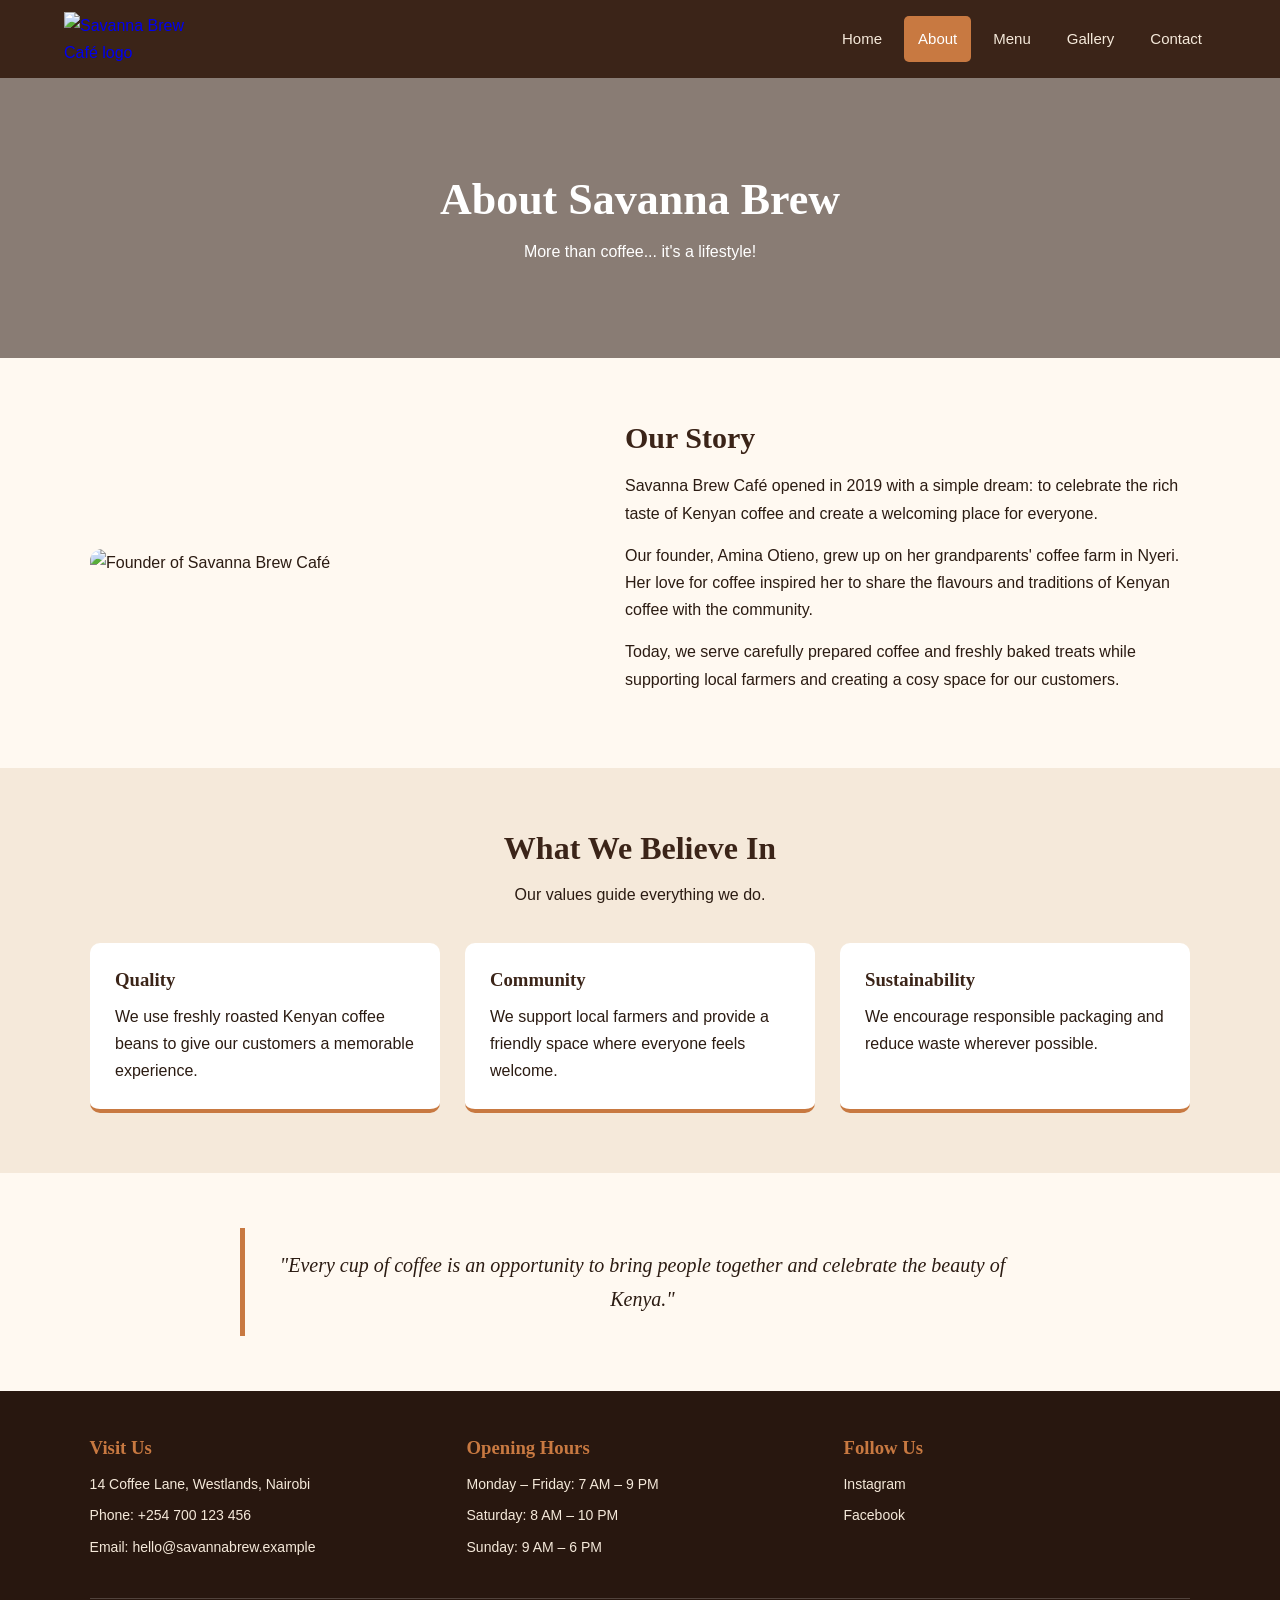
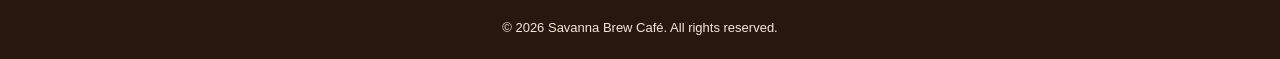
==== commit 6a94a1ba: "Revise about.html with updated content and layout Updated the about page with new content and struct" ====
--- a/about.html
+++ b/about.html
@@ -3,96 +3,74 @@
 <head>
     <meta charset="UTF-8">
     <meta name="viewport" content="width=device-width, initial-scale=1.0">
-    <meta name="description" content="Discover the story, founder and values of Savanna Brew Café in Westlands, Nairobi.">
     <title>About Us | Savanna Brew Café</title>
-
     <link rel="stylesheet" href="css/style.css">
 </head>
-
 <body>
 
     <!-- Header and Navigation -->
     <header class="site-header">
-        <div class="header-container">
+        <a href="index.html" class="logo">
+            <img src="images/savanna-brew-logo.png"
+                 alt="Savanna Brew Café logo">
+        </a>
 
-            <a href="index.html" class="logo">
-                <img src="savanna-brew-logo.png"
-                     alt="Savanna Brew Café logo">
-            </a>
-
-            <nav class="main-nav" aria-label="Main navigation">
-                <ul>
-                    <li><a href="index.html">Home</a></li>
-                    <li><a href="about.html" class="active">About</a></li>
-                    <li><a href="menu.html">Menu</a></li>
-                    <li><a href="gallery.html">Gallery</a></li>
-                    <li><a href="contact.html">Contact</a></li>
-                </ul>
-            </nav>
-
-        </div>
+        <nav class="main-nav">
+            <a href="index.html">Home</a>
+            <a href="about.html" class="active">About</a>
+            <a href="menu.html">Menu</a>
+            <a href="gallery.html">Gallery</a>
+            <a href="contact.html">Contact</a>
+        </nav>
     </header>
 
     <main>
-
-        <!-- About Page Banner -->
+        <!-- About Banner -->
         <section class="page-banner about-banner">
             <div class="banner-content">
-                <p class="section-subtitle">Our Story, Our Passion</p>
-                <h1>About Savanna Brew Café</h1>
-                <p>Brewed in Kenya. Served with love.</p>
+                <h1>About Savanna Brew</h1>
+                <p>More than coffee... it's a lifestyle!</p>
             </div>
         </section>
 
         <!-- Our Story -->
         <section class="about-section">
-
             <div class="about-container">
 
-                <div class="about-image">
-                    <img src="founders-portrait.jpg"
-                         alt="Portrait of Savanna Brew Café founder, Amina Otieno">
-                </div>
+                <img src="images/founder-portrait.jpg"
+                     alt="Founder of Savanna Brew Café">
 
                 <div class="about-content">
-                    <p class="section-subtitle">A Little About Us</p>
-
                     <h2>Our Story</h2>
 
                     <p>
-                        Savanna Brew Café opened in 2019 with one small
-                        espresso machine and a big dream: to celebrate
-                        Kenyan coffee.
+                        Savanna Brew Café opened in 2019 with a simple
+                        dream: to celebrate the rich taste of Kenyan
+                        coffee and create a welcoming place for everyone.
                     </p>
 
                     <p>
-                        Founder Amina Otieno grew up on her grandparents'
-                        coffee farm in Nyeri and wanted to bring that
-                        flavour to the city.
+                        Our founder, Amina Otieno, grew up on her
+                        grandparents' coffee farm in Nyeri. Her love for
+                        coffee inspired her to share the flavours and
+                        traditions of Kenyan coffee with the community.
                     </p>
 
                     <p>
-                        Today, the café supports local farmers, uses
-                        eco-friendly packaging and hosts community
-                        events every month.
+                        Today, we serve carefully prepared coffee and
+                        freshly baked treats while supporting local
+                        farmers and creating a cosy space for our customers.
                     </p>
-
                 </div>
 
             </div>
-
         </section>
 
         <!-- Our Values -->
         <section class="values-section">
-
             <div class="section-heading">
-                <p class="section-subtitle">What Matters to Us</p>
-                <h2>Our Values</h2>
-                <p>
-                    Everything we do is guided by our love for good coffee,
-                    our community and the environment.
-                </p>
+                <h2>What We Believe In</h2>
+                <p>Our values guide everything we do.</p>
             </div>
 
             <div class="values-grid">
@@ -100,95 +78,78 @@
                 <article class="value-card">
                     <h3>Quality</h3>
                     <p>
-                        We use freshly roasted, single-origin Kenyan beans
-                        to give every cup its distinctive flavour.
+                        We use freshly roasted Kenyan coffee beans
+                        to give our customers a memorable experience.
                     </p>
                 </article>
 
                 <article class="value-card">
                     <h3>Community</h3>
                     <p>
-                        We believe in fair prices for farmers and creating
-                        a welcoming space for everyone.
+                        We support local farmers and provide a
+                        friendly space where everyone feels welcome.
                     </p>
                 </article>
 
                 <article class="value-card">
                     <h3>Sustainability</h3>
                     <p>
-                        We care for our environment through compostable
-                        cups and zero-waste pastries.
+                        We encourage responsible packaging and
+                        reduce waste wherever possible.
                     </p>
                 </article>
 
             </div>
-
         </section>
 
         <!-- Founder Quote -->
         <section class="owner-quote">
-
             <blockquote>
-                <p>
-                    "Our dream is to celebrate the richness of Kenyan
-                    coffee while creating a warm and welcoming place
-                    where everyone feels at home."
-                </p>
-
-                <footer>
-                    — Amina Otieno, Founder of Savanna Brew Café
-                </footer>
+                "Every cup of coffee is an opportunity to bring
+                people together and celebrate the beauty of Kenya."
             </blockquote>
-
         </section>
-
     </main>
 
     <!-- Footer -->
     <footer class="site-footer">
-
         <div class="footer-container">
 
-            <section class="footer-column">
-                <h3>Find Us</h3>
+            <div class="footer-column">
+                <h3>Visit Us</h3>
                 <p>14 Coffee Lane, Westlands, Nairobi</p>
                 <p>Phone: +254 700 123 456</p>
                 <p>Email: hello@savannabrew.example</p>
-            </section>
+            </div>
 
-            <section class="footer-column">
+            <div class="footer-column">
                 <h3>Opening Hours</h3>
-                <p>Monday – Friday: 7:00 AM – 9:00 PM</p>
-                <p>Saturday: 8:00 AM – 10:00 PM</p>
-                <p>Sunday: 9:00 AM – 6:00 PM</p>
-            </section>
+                <p>Monday – Friday: 7 AM – 9 PM</p>
+                <p>Saturday: 8 AM – 10 PM</p>
+                <p>Sunday: 9 AM – 6 PM</p>
+            </div>
 
-            <section class="footer-column">
+            <div class="footer-column">
                 <h3>Follow Us</h3>
-
                 <p>
-                    <a href="https://www.instagram.com/savannabrew/"
+                    <a href="https://www.instagram.com/"
                        target="_blank" rel="noopener noreferrer">
-                        Instagram @savannabrew
+                        Instagram
                     </a>
                 </p>
-
                 <p>
-                    <a href="https://www.facebook.com/savannabrewcafe/"
+                    <a href="https://www.facebook.com/"
                        target="_blank" rel="noopener noreferrer">
-                        Facebook /savannabrewcafe
+                        Facebook
                     </a>
                 </p>
-            </section>
+            </div>
 
         </div>
 
-        <div class="footer-bottom">
-            <p>
-                &copy; 2026 Savanna Brew Café. All rights reserved.
-            </p>
-        </div>
-
+        <p class="copyright">
+            &copy; 2026 Savanna Brew Café. All rights reserved.
+        </p>
     </footer>
 
 </body>
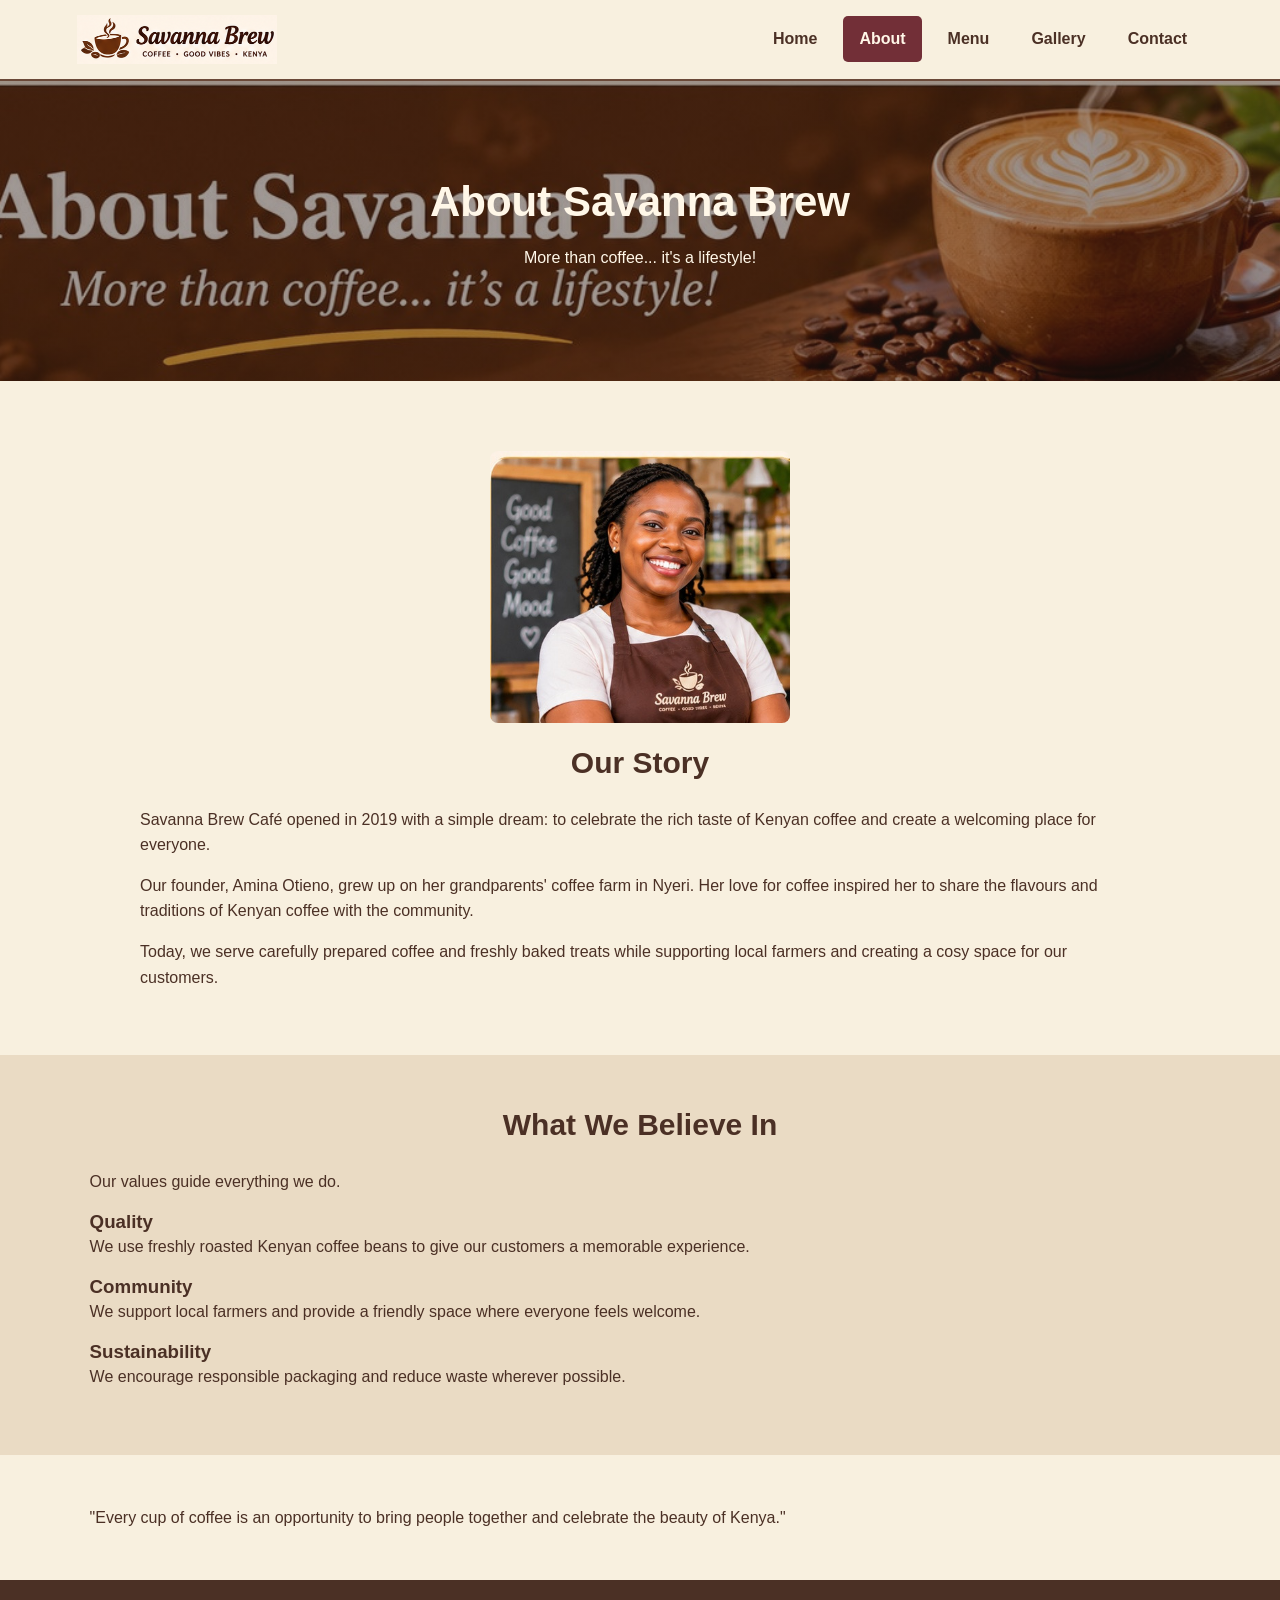
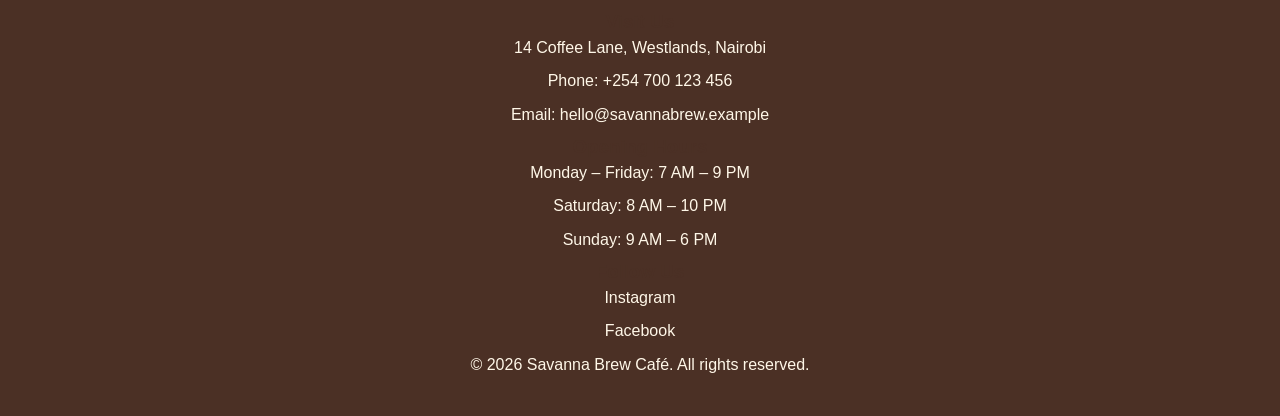
==== commit fc4308e0: "Update image paths in about.html" ====
--- a/about.html
+++ b/about.html
@@ -11,7 +11,7 @@
     <!-- Header and Navigation -->
     <header class="site-header">
         <a href="index.html" class="logo">
-            <img src="images/savanna-brew-logo.png"
+            <img src="savanna-brew-logo.png"
                  alt="Savanna Brew Café logo">
         </a>
 
@@ -37,7 +37,7 @@
         <section class="about-section">
             <div class="about-container">
 
-                <img src="images/founder-portrait.jpg"
+                <img src="founder-portrait.jpg"
                      alt="Founder of Savanna Brew Café">
 
                 <div class="about-content">
--- a/css/style.css
+++ b/css/style.css
@@ -1,14 +1,5 @@
-/* SAVANNA BREW CAFE - MAIN STYLESHEET */
-
-:root {
-    --brown: #3B2418;
-    --dark-brown: #28170F;
-    --cream: #F5E9DA;
-    --light-cream: #FFF9F1;
-    --orange: #C87941;
-    --white: #FFFFFF;
-    --text: #2B1B12;
-}
+/* Savanna Brew Cafe Website */
+/* Colours: Cream, Coffee Brown and Burgundy */
 
 * {
     margin: 0;
@@ -16,21 +7,16 @@
     box-sizing: border-box;
 }
 
-html {
-    scroll-behavior: smooth;
-}
-
 body {
     font-family: Arial, sans-serif;
-    background: var(--light-cream);
-    color: var(--text);
-    line-height: 1.7;
-}
-
-h1, h2, h3 {
-    font-family: Georgia, serif;
-    color: var(--brown);
-    line-height: 1.3;
+    background-color: #f8f0df;
+    color: #4b3025;
+    line-height: 1.6;
+}
+
+a {
+    color: #4b3025;
+    text-decoration: none;
 }
 
 img {
@@ -38,296 +24,287 @@
     display: block;
 }
 
-a {
-    text-decoration: none;
-}
-
-/* HEADER AND NAVIGATION */
+/* Header and Navigation */
 
 .site-header {
-    background: var(--brown);
-    padding: 12px 5%;
+    background-color: #f8f0df;
     display: flex;
     justify-content: space-between;
     align-items: center;
-    gap: 15px;
+    padding: 15px 6%;
+    gap: 25px;
     flex-wrap: wrap;
-    position: sticky;
-    top: 0;
-    z-index: 1000;
+    border-bottom: 2px solid #6b4938;
 }
 
 .logo img {
-    width: 140px;
+    width: 200px;
     height: auto;
 }
 
 .main-nav {
     display: flex;
-    flex-direction: row;
     align-items: center;
-    justify-content: center;
-    gap: 8px;
+    gap: 10px;
     flex-wrap: wrap;
 }
 
 .main-nav a {
-    color: var(--cream);
-    padding: 10px 14px;
-    border-radius: 5px;
-    font-size: 15px;
-    transition: 0.3s;
-}
-
-.main-nav a:hover,
-.main-nav a:focus,
-.main-nav a.active {
-    background: var(--orange);
-    color: var(--white);
-}
-
-/* BUTTONS */
-
-.btn {
-    display: inline-block;
-    background: var(--orange);
-    color: var(--white);
-    padding: 12px 25px;
-    margin-top: 15px;
+    color: #4b3025;
+    padding: 10px 16px;
     border-radius: 5px;
     font-weight: bold;
     transition: 0.3s;
 }
 
-.btn:hover,
-.btn:focus {
-    background: var(--dark-brown);
-}
-
-/* HOME PAGE */
+.main-nav a:hover,
+.main-nav a.active {
+    background-color: #722f37;
+    color: #fff7e8;
+}
+
+/* Homepage Hero */
 
 .hero {
     min-height: 550px;
     background:
-        linear-gradient(rgba(40, 23, 15, 0.55),
-        rgba(40, 23, 15, 0.65)),
-        url("../images/hero.jpeg") center/cover no-repeat;
+        linear-gradient(rgba(45, 28, 20, 0.45),
+        rgba(45, 28, 20, 0.45)),
+        url("../hero.jpeg") center/cover no-repeat;
     display: flex;
+    align-items: center;
     justify-content: center;
+    text-align: center;
+    padding: 40px 20px;
+    color: #ffffff;
+}
+
+.hero-content {
+    max-width: 750px;
+}
+
+.hero h1 {
+    font-size: 48px;
+    margin-bottom: 20px;
+}
+
+.hero p {
+    font-size: 19px;
+    margin-bottom: 25px;
+}
+
+/* Buttons */
+
+.btn,
+button {
+    display: inline-block;
+    background-color: #4b3025;
+    color: #fff7e8;
+    padding: 12px 25px;
+    border: none;
+    border-radius: 5px;
+    font-size: 16px;
+    cursor: pointer;
+    transition: 0.3s;
+}
+
+.btn:hover,
+button:hover,
+.btn:focus,
+button:focus {
+    background-color: #722f37;
+    color: #fff7e8;
+}
+
+/* General Sections */
+
+section {
+    padding: 50px 7%;
+}
+
+h1,
+h2,
+h3 {
+    color: #4b3025;
+    line-height: 1.3;
+}
+
+h2 {
+    text-align: center;
+    margin-bottom: 25px;
+    font-size: 30px;
+}
+
+p {
+    margin-bottom: 15px;
+}
+
+.intro,
+.about-section,
+.values-section,
+.quote-section,
+.featured-section,
+.menu-section,
+.contact-section,
+.gallery-section {
+    background-color: #f8f0df;
+}
+
+/* Page Banners */
+
+.page-banner {
+    min-height: 300px;
+    display: flex;
+    flex-direction: column;
     align-items: center;
-    text-align: center;
-    padding: 50px 8%;
-}
-
-.hero-content {
-    max-width: 800px;
-}
-
-.hero h1 {
-    color: var(--white);
-    font-size: 48px;
-    margin-bottom: 15px;
-}
-
-.hero p {
-    color: var(--white);
-    margin-bottom: 15px;
-}
-
-.hero .tagline {
-    color: var(--cream);
-    font-weight: bold;
-    letter-spacing: 2px;
-}
-
-.featured-section,
-.gallery-section,
-.menu-section,
-.about-section,
-.contact-section {
-    padding: 60px 7%;
-}
-
-.section-heading {
-    text-align: center;
-    max-width: 750px;
-    margin: 0 auto 35px;
-}
-
-.section-heading h2 {
-    font-size: 32px;
-    margin-bottom: 12px;
-}
-
-.featured-grid {
-    display: flex;
     justify-content: center;
-    gap: 25px;
-    flex-wrap: wrap;
-}
-
-.featured-card {
-    flex: 1 1 250px;
-    max-width: 350px;
-    background: var(--white);
-    border-radius: 10px;
-    overflow: hidden;
-    box-shadow: 0 4px 15px #00000018;
-    transition: 0.3s;
-}
-
-.featured-card:hover {
-    transform: translateY(-6px);
-}
-
-.featured-card img {
-    width: 100%;
-    height: 220px;
-    object-fit: cover;
-}
-
-.featured-card h3,
-.featured-card p {
-    padding: 12px 18px 0;
-}
-
-.featured-card p {
-    padding-bottom: 20px;
-}
-
-.home-cta {
-    background: var(--cream);
-    padding: 55px 20px;
-    text-align: center;
-}
-
-.home-cta h2 {
-    margin-bottom: 12px;
-}
-
-/* PAGE BANNERS */
-
-.page-banner {
-    min-height: 280px;
-    display: flex;
-    justify-content: center;
-    align-items: center;
     text-align: center;
     padding: 40px 20px;
+    color: #fff7e8;
     background-position: center;
     background-size: cover;
     background-repeat: no-repeat;
-    position: relative;
-}
-
-.page-banner::before {
-    content: "";
-    position: absolute;
-    inset: 0;
-    background: rgba(40, 23, 15, 0.55);
-}
-
-.banner-content {
-    position: relative;
-    z-index: 1;
-}
-
-.banner-content h1 {
-    color: var(--white);
-    font-size: 44px;
-    margin-bottom: 10px;
-}
-
-.banner-content p {
-    color: var(--white);
+}
+
+.page-banner h1,
+.page-banner p {
+    color: #fff7e8;
+    max-width: 800px;
+}
+
+.page-banner h1 {
+    font-size: 42px;
+    margin-bottom: 15px;
 }
 
 .about-banner {
-    background-image: url("../images/about-coffee-banner.jpg");
+    background-image:
+        linear-gradient(rgba(45, 28, 20, 0.45),
+        rgba(45, 28, 20, 0.45)),
+        url("../about-coffee-banner.jpg");
 }
 
 .contact-banner {
-    background-image: url("../images/contact-coffee-banner.jpg");
+    background-image:
+        linear-gradient(rgba(45, 28, 20, 0.45),
+        rgba(45, 28, 20, 0.45)),
+        url("../contact-coffee-banner.jpg");
 }
 
 .gallery-banner {
-    background-image: url("../images/gallery-coffee-banner.jpg");
+    background-image:
+        linear-gradient(rgba(45, 28, 20, 0.45),
+        rgba(45, 28, 20, 0.45)),
+        url("../gallery-coffee-banner.jpg");
 }
 
 .menu-banner {
-    background-image: url("../images/menu-coffee-banner.jpg");
-}
-
-/* ABOUT PAGE */
+    background-image:
+        linear-gradient(rgba(45, 28, 20, 0.45),
+        rgba(45, 28, 20, 0.45)),
+        url("../menu-coffee-banner.jpg");
+}
+
+/* Featured Products */
+
+.featured-grid {
+    display: grid;
+    grid-template-columns: repeat(3, 1fr);
+    gap: 25px;
+}
+
+.featured-card {
+    background-color: #fff7e8;
+    border: 1px solid #d8c6ac;
+    border-radius: 8px;
+    overflow: hidden;
+    text-align: center;
+    padding-bottom: 20px;
+}
+
+.featured-card img {
+    width: 100%;
+    height: 230px;
+    object-fit: cover;
+}
+
+.featured-card h3 {
+    margin: 15px 10px 8px;
+}
+
+.featured-card p {
+    padding: 0 15px;
+}
+
+/* About Page */
 
 .about-container {
-    display: flex;
-    align-items: center;
-    gap: 40px;
-    max-width: 1100px;
+    max-width: 1000px;
     margin: auto;
 }
 
 .about-container > img {
-    width: 45%;
-    border-radius: 12px;
+    width: 300px;
+    max-height: 350px;
     object-fit: cover;
-}
-
-.about-content {
-    flex: 1;
-}
-
-.about-content h2 {
-    font-size: 30px;
-    margin-bottom: 15px;
-}
-
-.about-content p {
-    margin-bottom: 15px;
+    border-radius: 8px;
+    margin: 20px auto;
 }
 
 .values-section {
-    background: var(--cream);
-    padding: 60px 7%;
-}
-
-.values-grid {
-    display: flex;
-    justify-content: center;
-    gap: 25px;
-    flex-wrap: wrap;
-}
-
-.value-card {
-    flex: 1 1 230px;
-    max-width: 350px;
-    padding: 25px;
-    background: var(--white);
-    border-radius: 10px;
-    border-bottom: 4px solid var(--orange);
-}
-
-.value-card h3 {
-    margin-bottom: 10px;
-}
-
-.owner-quote {
-    padding: 55px 8%;
-    text-align: center;
-}
-
-.owner-quote blockquote {
-    max-width: 800px;
+    background-color: #eadbc4;
+}
+
+.values-section ul {
+    max-width: 750px;
     margin: auto;
-    padding: 20px;
-    border-left: 5px solid var(--orange);
-    font-family: Georgia, serif;
-    font-size: 20px;
+    padding-left: 25px;
+}
+
+.values-section li {
+    margin-bottom: 12px;
+}
+
+.quote-section {
+    text-align: center;
     font-style: italic;
 }
 
-/* GALLERY PAGE */
+/* Menu Tables */
+
+.menu-section {
+    max-width: 1000px;
+    margin: auto;
+}
+
+.menu-section h2 {
+    margin-top: 20px;
+}
+
+table {
+    width: 100%;
+    border-collapse: collapse;
+    margin: 20px 0 35px;
+    background-color: #fff7e8;
+}
+
+th,
+td {
+    padding: 14px;
+    border: 1px solid #d8c6ac;
+    text-align: left;
+}
+
+th {
+    background-color: #4b3025;
+    color: #fff7e8;
+}
+
+tr:nth-child(even) {
+    background-color: #eee1cd;
+}
+
+/* Gallery */
 
 .gallery-grid {
     display: grid;
@@ -336,304 +313,150 @@
 }
 
 .gallery-item {
-    background: var(--white);
-    border-radius: 9px;
+    background-color: #fff7e8;
+    border: 1px solid #d8c6ac;
+    border-radius: 8px;
     overflow: hidden;
-    box-shadow: 0 4px 12px #00000018;
+    text-align: center;
 }
 
 .gallery-item img {
     width: 100%;
-    height: 230px;
+    height: 200px;
     object-fit: cover;
-    transition: 0.3s;
-}
-
-.gallery-item:hover img {
-    transform: scale(1.05);
 }
 
 .gallery-item figcaption {
     padding: 12px;
-    text-align: center;
-    color: var(--brown);
     font-weight: bold;
-}
-
-/* MENU TABLES */
-
-.menu-category {
+    color: #4b3025;
+}
+
+/* Contact Page and Forms */
+
+.contact-container {
     max-width: 1000px;
-    margin: 0 auto 45px;
-}
-
-.menu-category h2 {
-    font-size: 27px;
-    border-left: 5px solid var(--orange);
-    padding-left: 12px;
-    margin-bottom: 18px;
-}
-
-.table-container {
+    margin: auto;
+}
+
+.contact-container h2 {
+    margin-top: 25px;
+}
+
+.contact-container form {
+    max-width: 650px;
+    margin: 25px auto;
+    padding: 25px;
+    background-color: #fff7e8;
+    border: 1px solid #d8c6ac;
+    border-radius: 8px;
+}
+
+input,
+textarea,
+select {
     width: 100%;
-    overflow-x: auto;
+    padding: 12px;
+    margin: 8px 0 18px;
+    border: 1px solid #bba58c;
+    border-radius: 5px;
+    background-color: #fffdf7;
+    color: #4b3025;
+    font: inherit;
+}
+
+input:focus,
+textarea:focus,
+select:focus {
+    outline: 2px solid #722f37;
+    border-color: #722f37;
+}
+
+iframe {
+    width: 100%;
+    min-height: 350px;
+    border: 0;
     border-radius: 8px;
 }
 
-.menu-table,
-.hours-table {
-    width: 100%;
-    border-collapse: collapse;
-    background: var(--white);
-}
-
-.menu-table th,
-.hours-table th {
-    background: var(--brown);
-    color: var(--white);
-    text-align: left;
-    padding: 14px;
-}
-
-.menu-table td,
-.hours-table td {
-    padding: 13px;
-    border-bottom: 1px solid #E4D2BF;
-}
-
-.menu-table tbody tr:nth-child(even),
-.hours-table tbody tr:nth-child(even) {
-    background: var(--cream);
-}
-
-.menu-table tbody tr:hover,
-.hours-table tbody tr:hover {
-    background: #F0D6BE;
-}
-
-.menu-table th:last-child,
-.menu-table td:last-child {
-    text-align: right;
-}
-
-/* CONTACT PAGE */
-
-.contact-container {
-    max-width: 1100px;
-    margin: auto;
-    display: grid;
-    grid-template-columns: 1fr 1fr;
-    gap: 30px;
-}
-
-.contact-info,
-.contact-details,
-.reservation-form {
-    background: var(--white);
-    padding: 25px;
-    border-radius: 10px;
-    box-shadow: 0 4px 15px #00000012;
-}
-
-.contact-info h2,
-.contact-details h2,
-.reservation-form h2 {
-    margin-bottom: 15px;
-}
-
-.contact-info p,
-.contact-details p {
-    margin-bottom: 12px;
-}
-
-.contact-info a,
-.contact-details a {
-    color: var(--orange);
-}
-
-.hours-section {
-    max-width: 850px;
-    margin: 40px auto;
-}
-
-.hours-section h2 {
-    margin-bottom: 15px;
-}
-
-.reservation-form {
-    max-width: 800px;
-    margin: 40px auto;
-}
-
-.reservation-form label {
-    display: block;
-    margin: 12px 0 5px;
-    font-weight: bold;
-}
-
-.reservation-form input,
-.reservation-form select,
-.reservation-form textarea {
-    width: 100%;
-    padding: 11px;
-    border: 1px solid #D8C5B3;
-    border-radius: 5px;
-    background: var(--light-cream);
-}
-
-.reservation-form input:focus,
-.reservation-form select:focus,
-.reservation-form textarea:focus {
-    outline: 2px solid var(--orange);
-}
-
-.reservation-form fieldset {
-    margin-top: 18px;
-    padding: 15px;
-    border: 1px solid #D8C5B3;
-    border-radius: 5px;
-}
-
-.reservation-form legend {
-    padding: 0 6px;
-    font-weight: bold;
-}
-
-.reservation-form fieldset label {
-    display: inline-flex;
-    align-items: center;
-    gap: 6px;
-    margin-right: 15px;
-}
-
-.reservation-form fieldset input {
-    width: auto;
-}
-
-.reservation-form button {
-    border: none;
-    cursor: pointer;
-}
-
-/* FOOTER */
-
-.site-footer {
-    background: var(--dark-brown);
-    color: var(--cream);
-    padding: 45px 7% 20px;
-}
-
-.footer-container {
-    display: flex;
-    justify-content: space-between;
-    gap: 30px;
-    flex-wrap: wrap;
-    max-width: 1200px;
-    margin: auto;
-}
-
-.footer-column {
-    flex: 1 1 220px;
-}
-
-.footer-column h3 {
-    color: var(--orange);
-    margin-bottom: 12px;
-}
-
-.footer-column p {
+/* Footer */
+
+footer {
+    background-color: #4b3025;
+    color: #fff7e8;
+    text-align: center;
+    padding: 30px 20px;
+}
+
+footer p {
     margin-bottom: 8px;
-    font-size: 14px;
-}
-
-.footer-column a {
-    color: var(--cream);
-}
-
-.footer-column a:hover {
-    color: var(--orange);
-}
-
-.copyright {
-    text-align: center;
-    border-top: 1px solid #FFFFFF30;
-    padding-top: 18px;
-    margin-top: 30px;
-    font-size: 13px;
-}
-
-/* TABLET AND MOBILE */
-
-@media (max-width: 768px) {
+}
+
+footer a {
+    color: #fff7e8;
+}
+
+footer a:hover {
+    color: #e6d5bd;
+    text-decoration: underline;
+}
+
+/* Responsive Layout */
+
+@media (max-width: 800px) {
     .site-header {
-        justify-content: center;
+        flex-direction: column;
+        padding: 20px;
     }
 
     .main-nav {
         justify-content: center;
     }
 
+    .featured-grid {
+        grid-template-columns: repeat(2, 1fr);
+    }
+
+    .gallery-grid {
+        grid-template-columns: repeat(2, 1fr);
+    }
+
+    .hero h1 {
+        font-size: 36px;
+    }
+}
+
+@media (max-width: 500px) {
+    .main-nav {
+        gap: 4px;
+    }
+
     .main-nav a {
         padding: 8px 10px;
-        font-size: 13px;
-    }
-
-    .hero {
-        min-height: 450px;
-    }
-
-    .hero h1 {
-        font-size: 36px;
-    }
-
-    .about-container {
-        flex-direction: column;
-    }
-
-    .about-container > img {
-        width: 100%;
-    }
-
-    .gallery-grid {
-        grid-template-columns: repeat(2, 1fr);
-    }
-
-    .contact-container {
-        grid-template-columns: 1fr;
-    }
-
-    .banner-content h1 {
-        font-size: 34px;
-    }
-}
-
-@media (max-width: 480px) {
+        font-size: 14px;
+    }
+
+    .featured-grid,
     .gallery-grid {
         grid-template-columns: 1fr;
     }
 
-    .gallery-item img {
-        height: 250px;
-    }
-
-    .main-nav {
-        gap: 3px;
-    }
-
-    .main-nav a {
-        padding: 7px 8px;
-        font-size: 12px;
-    }
-
-    .logo img {
-        width: 120px;
-    }
-
-    .menu-table th,
-    .menu-table td,
-    .hours-table th,
-    .hours-table td {
+    .hero {
+        min-height: 400px;
+    }
+
+    .hero h1,
+    .page-banner h1 {
+        font-size: 30px;
+    }
+
+    section {
+        padding: 35px 5%;
+    }
+
+    th,
+    td {
         padding: 9px;
-        font-size: 13px;
-    }
-}
+        font-size: 14px;
+    }
+}
